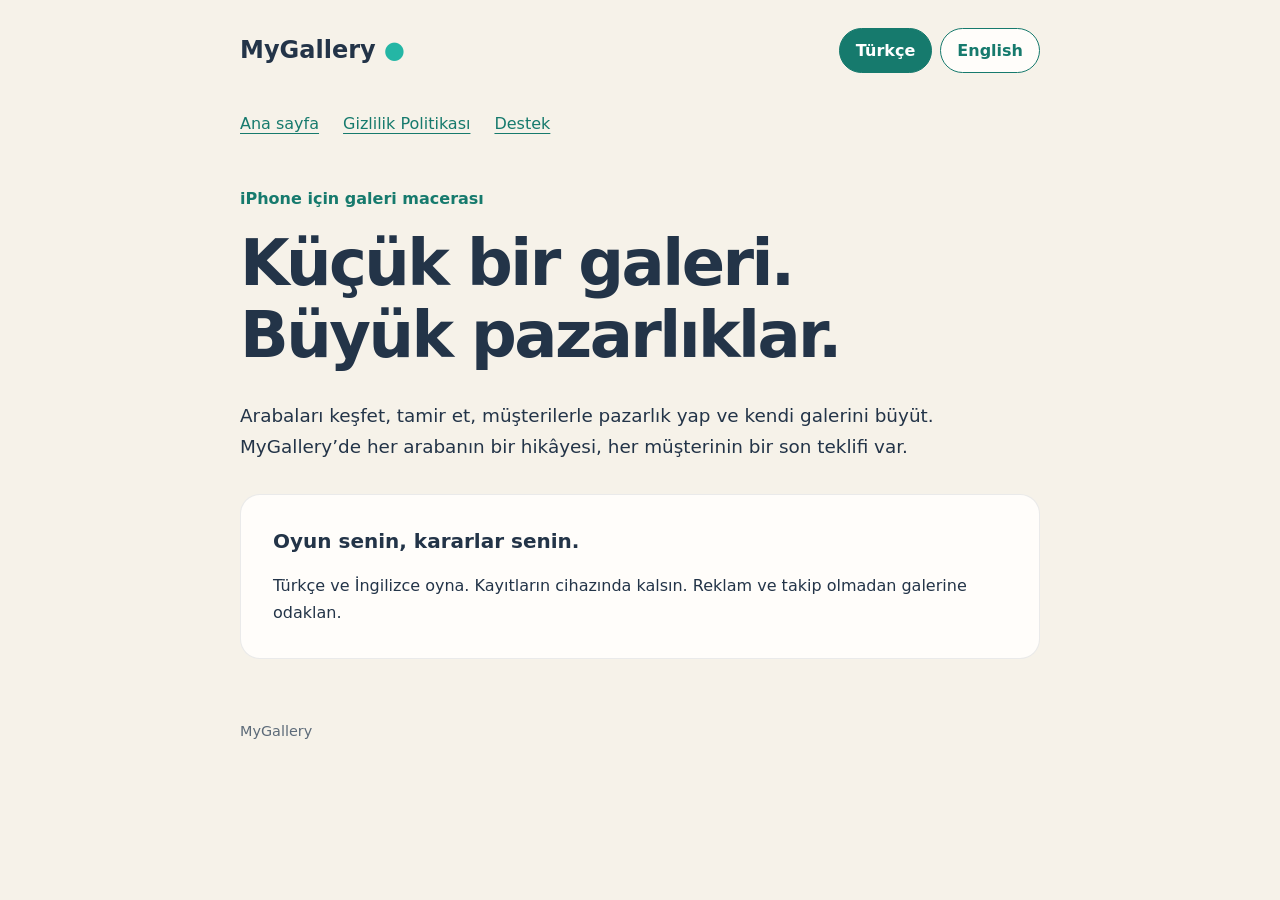
==== index.html @ e35fd09b "MyGallery destek ve gizlilik sayfaları Co-Authored-By: Claude Opus 5.5 <noreply@anthropic.com>" ====
<!doctype html>
<html lang="tr">
<head>
  <meta charset="utf-8">
  <meta name="viewport" content="width=device-width, initial-scale=1">
  <title>MyGallery</title>
  <meta name="description" content="MyGallery — araba galerisi işletme oyunu / car dealership game.">
  <link rel="stylesheet" href="style.css">
  <script src="site.js" defer></script>
</head>
<body>
  <header><a class="brand" data-page href="index.html">MyGallery<span aria-hidden="true"> ●</span></a>
    <div class="languages" role="group" aria-label="Dil / Language">
      <button type="button" data-select-lang="tr" lang="tr">Türkçe</button>
      <button type="button" data-select-lang="en" lang="en">English</button>
    </div>
  </header>
  <main><section lang="tr" data-lang="tr"><nav aria-label="Sayfalar"><a data-page href="index.html">Ana sayfa</a><a data-page href="privacy.html">Gizlilik Politikası</a><a data-page href="support.html">Destek</a></nav><p class="eyebrow">iPhone için galeri macerası</p><h1>Küçük bir galeri.<br>Büyük pazarlıklar.</h1><p class="lead">Arabaları keşfet, tamir et, müşterilerle pazarlık yap ve kendi galerini büyüt. MyGallery’de her arabanın bir hikâyesi, her müşterinin bir son teklifi var.</p><div class="card"><h2>Oyun senin, kararlar senin.</h2><p>Türkçe ve İngilizce oyna. Kayıtların cihazında kalsın. Reklam ve takip olmadan galerine odaklan.</p></div></section><section lang="en" data-lang="en"><nav aria-label="Pages"><a data-page href="index.html">Home</a><a data-page href="privacy.html">Privacy Policy</a><a data-page href="support.html">Support</a></nav><p class="eyebrow">Your dealership adventure on iPhone</p><h1>Small showroom.<br>Big negotiations.</h1><p class="lead">Find cars, fix them up, haggle with customers and grow your own dealership. In MyGallery, every car has a story and every customer has one last offer.</p><div class="card"><h2>Your showroom. Your call.</h2><p>Play in Turkish or English. Keep your saves on your device. Focus on the next deal, with no ads or tracking.</p></div></section></main>
  <footer>MyGallery</footer>
</body>
</html>
---- style.css ----
:root {
  color-scheme: light;
  --cream: #f6f2e9;
  --paper: #fffdfa;
  --ink: #233448;
  --teal: #167a6d;
  --accent: #24b6a5;
}
* { box-sizing: border-box; }
body {
  margin: 0;
  color: var(--ink);
  background: var(--cream);
  font-family: ui-rounded, system-ui, -apple-system, BlinkMacSystemFont, "Segoe UI", sans-serif;
  line-height: 1.7;
  overflow-wrap: anywhere;
}
header, main, footer { width: min(100% - 40px, 800px); margin-inline: auto; }
header { display: flex; align-items: center; justify-content: space-between; gap: 20px; flex-wrap: wrap; padding-block: 28px; }
.brand { color: var(--ink); font-size: 1.5rem; font-weight: 850; text-decoration: none; }
.brand span { color: var(--accent); }
.languages { display: flex; gap: 8px; }
button, a { touch-action: manipulation; }
button {
  min-height: 44px;
  padding: 8px 16px;
  border: 1px solid var(--teal);
  border-radius: 24px;
  font: inherit;
  font-weight: 650;
  color: var(--teal);
  background: var(--paper);
  cursor: pointer;
}
button[aria-pressed="true"] { color: white; background: var(--teal); }
a { color: var(--teal); text-underline-offset: 4px; }
a:focus-visible, button:focus-visible { outline: 3px solid var(--ink); outline-offset: 4px; }
nav { display: flex; gap: 8px 24px; flex-wrap: wrap; margin-bottom: 40px; }
nav a { display: inline-flex; align-items: center; min-height: 44px; }
h1 { font-size: clamp(2.2rem, 7vw, 4rem); letter-spacing: -0.04em; line-height: 1.12; margin: 16px 0 28px; }
h2 { font-size: 1.25rem; line-height: 1.4; margin-top: 0; }
p { margin: 0 0 16px; }
p:last-child { margin-bottom: 0; }
.lead { font-size: 1.15rem; margin-bottom: 32px; }
.eyebrow { color: var(--teal); font-weight: 750; }
.card { padding: clamp(20px, 4vw, 32px); margin-block: 20px; background: var(--paper); border: 1px solid #23344818; border-radius: 20px; }
.email { font-weight: 650; }
footer { padding-block: 40px; color: #5d6b79; font-size: 0.9rem; }
section + section { margin-top: 48px; }
[hidden] { display: none !important; }
@media (prefers-reduced-motion: no-preference) {
  button { transition: background-color 120ms ease; }
}
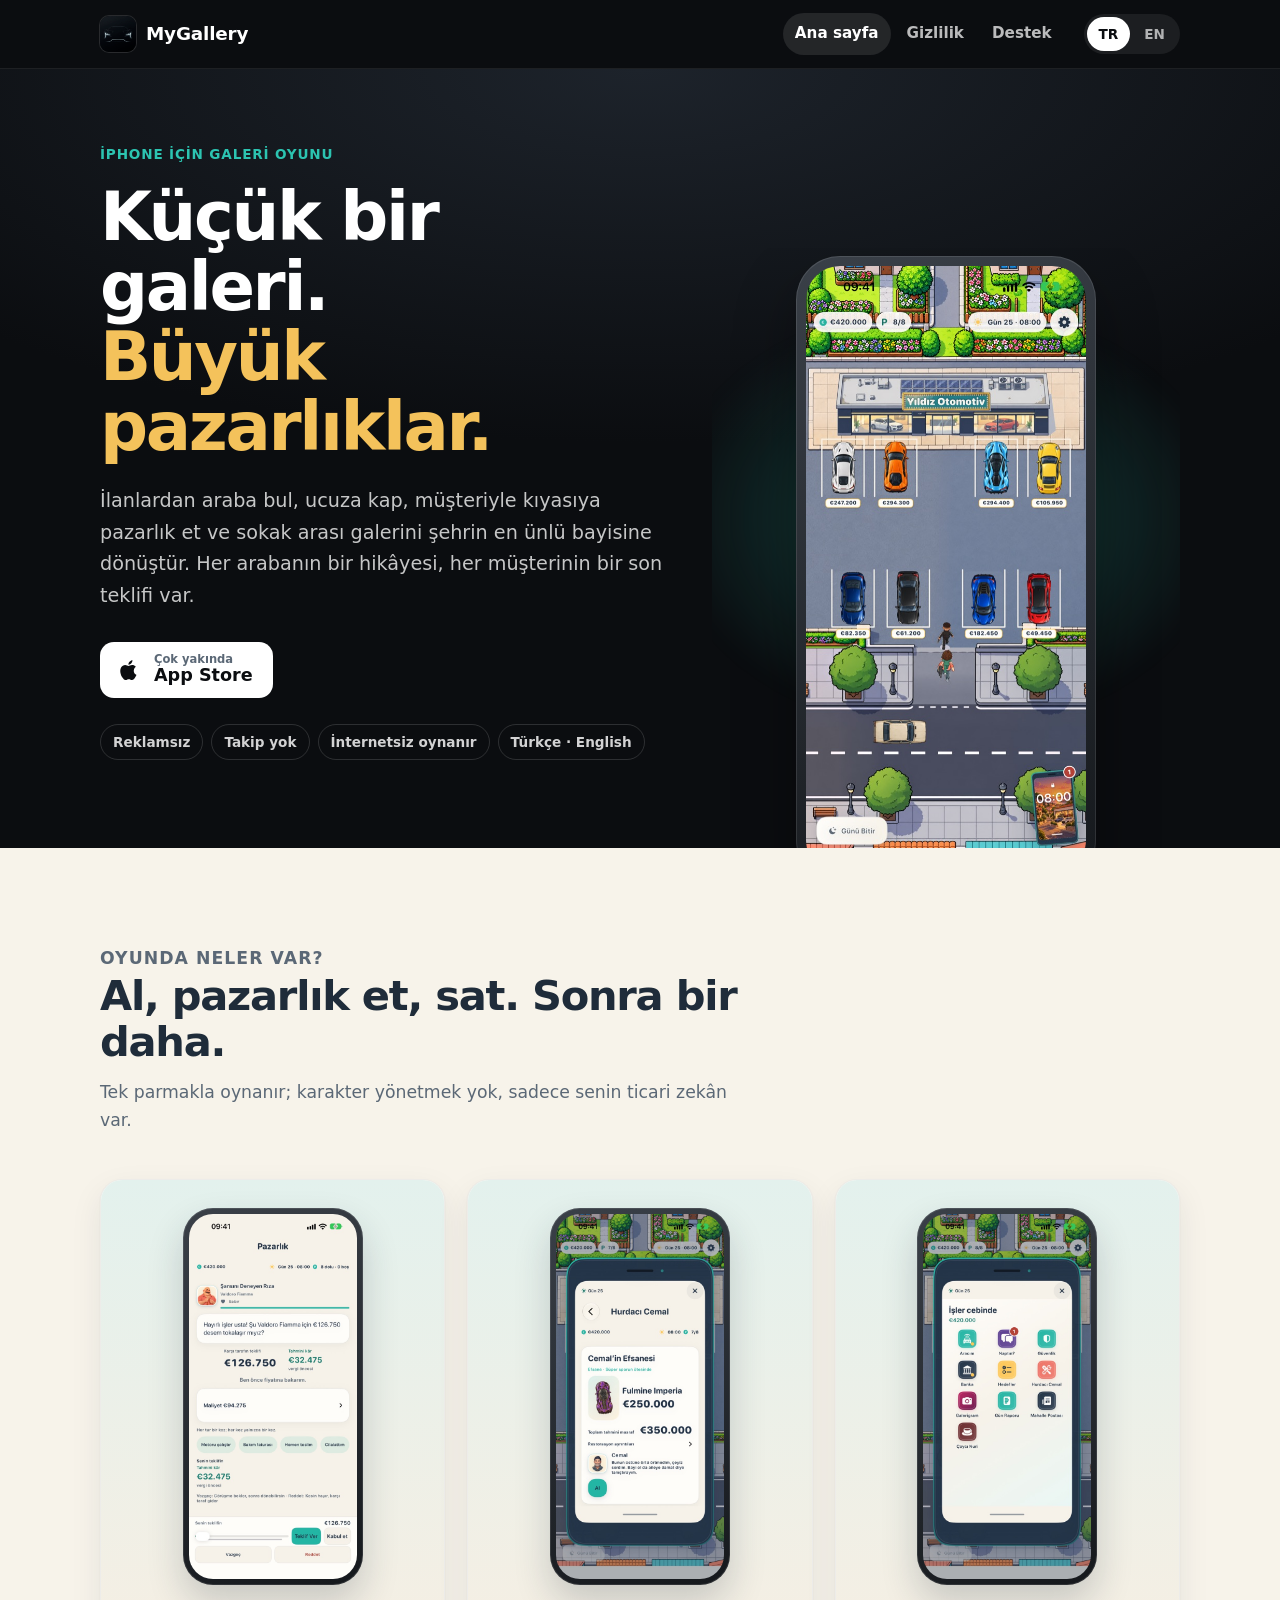
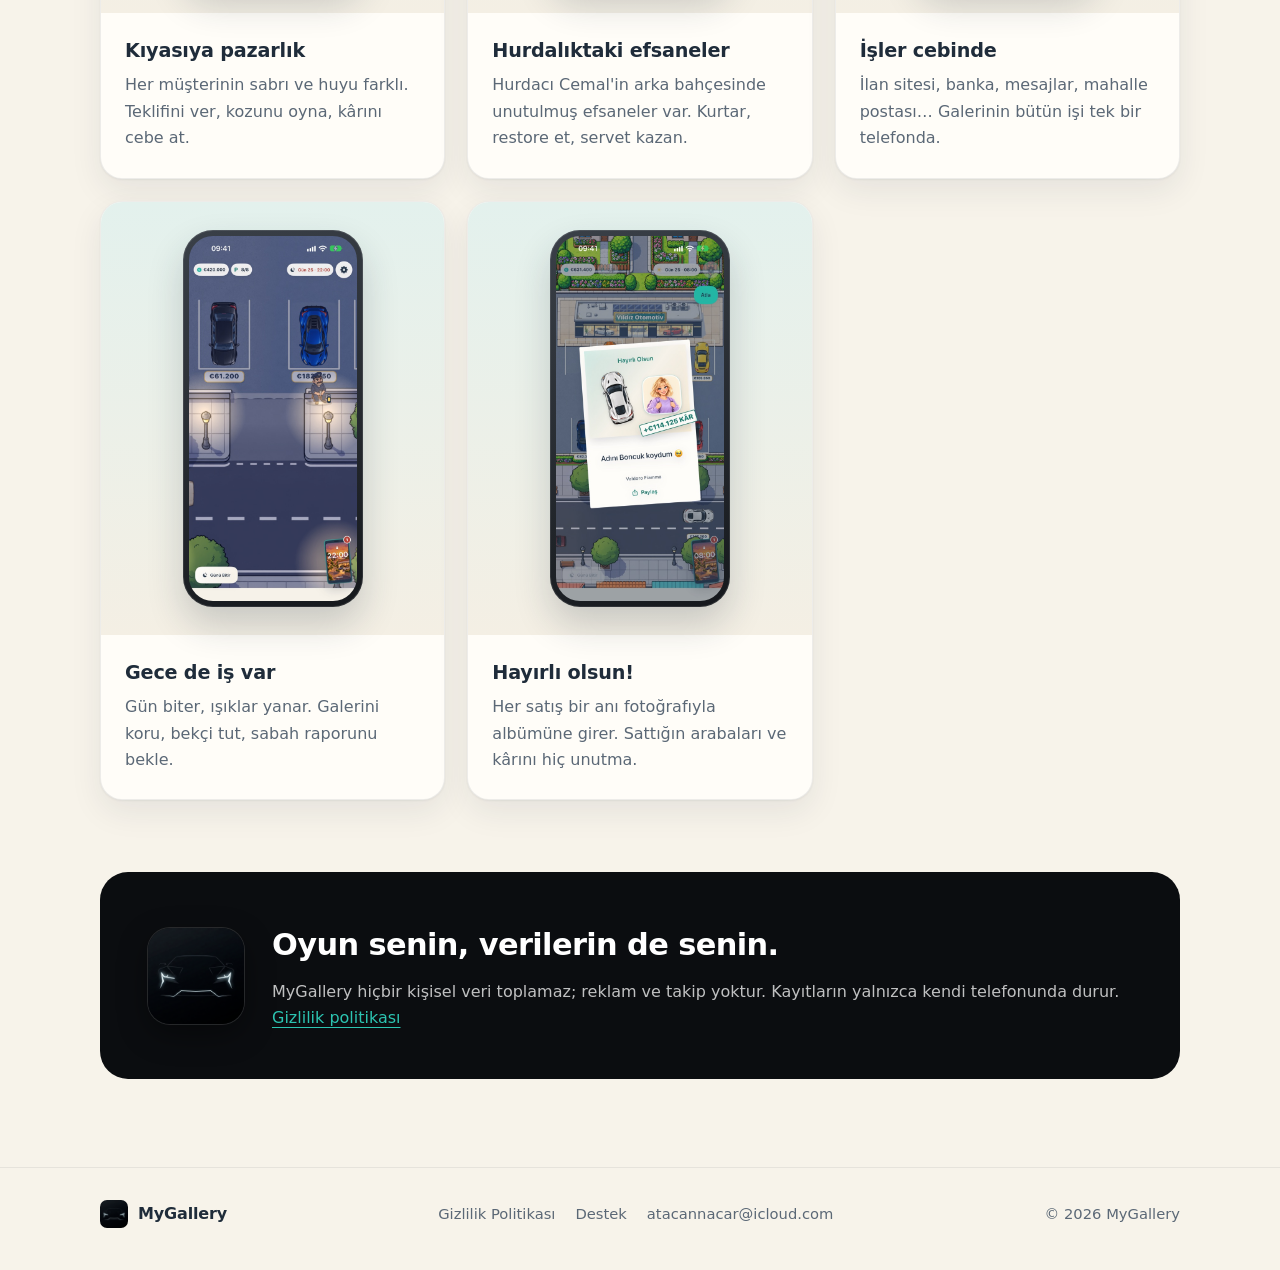
==== commit 85cc5499: "Site yenilendi: ikon, ekran görüntüleri, yeni tasarım Co-Authored-By: Claude Opus 5.5 <noreply@anthr" ====
--- a/index.html
+++ b/index.html
@@ -4,18 +4,153 @@
   <meta charset="utf-8">
   <meta name="viewport" content="width=device-width, initial-scale=1">
   <title>MyGallery</title>
-  <meta name="description" content="MyGallery — araba galerisi işletme oyunu / car dealership game.">
+  <meta name="description" content="MyGallery — iPhone için araba galerisi oyunu. Al, pazarlık yap, sat. / A car dealership game for iPhone.">
+  <meta name="theme-color" content="#0b0d10">
+  <meta property="og:title" content="MyGallery">
+  <meta property="og:description" content="Küçük bir galeri. Büyük pazarlıklar. / Small showroom. Big deals.">
+  <meta property="og:image" content="img/icon-512.png">
+  <link rel="icon" type="image/png" href="img/favicon.png">
+  <link rel="apple-touch-icon" href="img/apple-touch-icon.png">
   <link rel="stylesheet" href="style.css">
   <script src="site.js" defer></script>
 </head>
 <body>
-  <header><a class="brand" data-page href="index.html">MyGallery<span aria-hidden="true"> ●</span></a>
-    <div class="languages" role="group" aria-label="Dil / Language">
-      <button type="button" data-select-lang="tr" lang="tr">Türkçe</button>
-      <button type="button" data-select-lang="en" lang="en">English</button>
+  <header class="site-header">
+    <div class="wrap">
+      <a class="brand" data-page href="index.html"><img src="img/favicon.png" alt="" width="36" height="36">MyGallery</a>
+      <nav class="site-nav" aria-label="Sayfalar / Pages">
+        <a data-page href="index.html" aria-current="page"><span data-lang="tr">Ana sayfa</span><span data-lang="en">Home</span></a>
+        <a data-page href="privacy.html"><span data-lang="tr">Gizlilik</span><span data-lang="en">Privacy</span></a>
+        <a data-page href="support.html"><span data-lang="tr">Destek</span><span data-lang="en">Support</span></a>
+      </nav>
+      <div class="languages" role="group" aria-label="Dil / Language">
+        <button type="button" data-select-lang="tr" lang="tr">TR</button>
+        <button type="button" data-select-lang="en" lang="en">EN</button>
+      </div>
     </div>
   </header>
-  <main><section lang="tr" data-lang="tr"><nav aria-label="Sayfalar"><a data-page href="index.html">Ana sayfa</a><a data-page href="privacy.html">Gizlilik Politikası</a><a data-page href="support.html">Destek</a></nav><p class="eyebrow">iPhone için galeri macerası</p><h1>Küçük bir galeri.<br>Büyük pazarlıklar.</h1><p class="lead">Arabaları keşfet, tamir et, müşterilerle pazarlık yap ve kendi galerini büyüt. MyGallery’de her arabanın bir hikâyesi, her müşterinin bir son teklifi var.</p><div class="card"><h2>Oyun senin, kararlar senin.</h2><p>Türkçe ve İngilizce oyna. Kayıtların cihazında kalsın. Reklam ve takip olmadan galerine odaklan.</p></div></section><section lang="en" data-lang="en"><nav aria-label="Pages"><a data-page href="index.html">Home</a><a data-page href="privacy.html">Privacy Policy</a><a data-page href="support.html">Support</a></nav><p class="eyebrow">Your dealership adventure on iPhone</p><h1>Small showroom.<br>Big negotiations.</h1><p class="lead">Find cars, fix them up, haggle with customers and grow your own dealership. In MyGallery, every car has a story and every customer has one last offer.</p><div class="card"><h2>Your showroom. Your call.</h2><p>Play in Turkish or English. Keep your saves on your device. Focus on the next deal, with no ads or tracking.</p></div></section></main>
-  <footer>MyGallery</footer>
+
+  <main>
+    <section class="hero">
+      <div class="wrap">
+        <div class="hero-copy">
+          <p class="eyebrow"><span data-lang="tr">iPhone için galeri oyunu</span><span data-lang="en">A dealership game for iPhone</span></p>
+          <h1>
+            <span data-lang="tr">Küçük bir galeri.<br><em>Büyük pazarlıklar.</em></span>
+            <span data-lang="en">Small showroom.<br><em>Big deals.</em></span>
+          </h1>
+          <p class="lead">
+            <span data-lang="tr">İlanlardan araba bul, ucuza kap, müşteriyle kıyasıya pazarlık et ve sokak arası galerini şehrin en ünlü bayisine dönüştür. Her arabanın bir hikâyesi, her müşterinin bir son teklifi var.</span>
+            <span data-lang="en">Hunt the listings, snap up a bargain, haggle hard with every customer and grow your corner lot into the city's top dealership. Every car has a story, every customer has one last offer.</span>
+          </p>
+          <div class="cta-row">
+            <span class="store-badge">
+              <svg viewBox="0 0 24 24" aria-hidden="true"><path fill="currentColor" d="M16.4 12.6c0-2.3 1.9-3.4 2-3.5-1.1-1.6-2.8-1.8-3.4-1.8-1.4-.1-2.8.9-3.5.9-.7 0-1.8-.8-3-.8-1.5 0-3 .9-3.8 2.3-1.6 2.8-.4 7 1.2 9.3.8 1.1 1.7 2.4 2.9 2.3 1.2 0 1.6-.7 3-.7s1.8.7 3 .7c1.3 0 2.1-1.1 2.8-2.3.9-1.3 1.3-2.6 1.3-2.6s-2.5-1-2.5-3.8zM14.2 5.8c.6-.8 1.1-1.8 1-2.8-.9 0-2 .6-2.7 1.4-.6.7-1.1 1.7-1 2.7 1 .1 2-.5 2.7-1.3z"/></svg>
+              <span><small><span data-lang="tr">Çok yakında</span><span data-lang="en">Coming soon to the</span></small><strong>App Store</strong></span>
+            </span>
+          </div>
+          <ul class="chips">
+            <li><span data-lang="tr">Reklamsız</span><span data-lang="en">No ads</span></li>
+            <li><span data-lang="tr">Takip yok</span><span data-lang="en">No tracking</span></li>
+            <li><span data-lang="tr">İnternetsiz oynanır</span><span data-lang="en">Plays offline</span></li>
+            <li>Türkçe · English</li>
+          </ul>
+        </div>
+        <div class="hero-visual">
+          <div class="phone">
+            <img data-lang="tr" src="img/tr-01-gallery.jpg" alt="Galerinin kuşbakışı görünümü: park yerlerinde fiyat etiketli arabalar" width="540" height="1173">
+            <img data-lang="en" src="img/en-01-gallery.jpg" alt="Bird's-eye view of the dealership with price-tagged cars in their bays" width="540" height="1173">
+          </div>
+        </div>
+      </div>
+    </section>
+
+    <section class="section">
+      <div class="wrap">
+        <div class="section-head">
+          <p class="kicker"><span data-lang="tr">Oyunda neler var?</span><span data-lang="en">What's inside</span></p>
+          <h2><span data-lang="tr">Al, pazarlık et, sat. Sonra bir daha.</span><span data-lang="en">Buy, haggle, sell. Then do it again.</span></h2>
+          <p><span data-lang="tr">Tek parmakla oynanır; karakter yönetmek yok, sadece senin ticari zekân var.</span><span data-lang="en">One-thumb play. No character to steer, just your nose for a good deal.</span></p>
+        </div>
+        <div class="features">
+          <article class="feature">
+            <div class="feature-shot"><div class="phone">
+              <img data-lang="tr" src="img/tr-02-bargain.jpg" alt="Pazarlık ekranı" loading="lazy" width="540" height="1173">
+              <img data-lang="en" src="img/en-02-bargain.jpg" alt="Haggling screen" loading="lazy" width="540" height="1173">
+            </div></div>
+            <div class="feature-body">
+              <h3><span data-lang="tr">Kıyasıya pazarlık</span><span data-lang="en">Haggle like a pro</span></h3>
+              <p><span data-lang="tr">Her müşterinin sabrı ve huyu farklı. Teklifini ver, kozunu oyna, kârını cebe at.</span><span data-lang="en">Every customer has their own temper. Make your offer, play your card, pocket the profit.</span></p>
+            </div>
+          </article>
+          <article class="feature">
+            <div class="feature-shot"><div class="phone">
+              <img data-lang="tr" src="img/tr-03-legend.jpg" alt="Hurdacı Cemal'in efsane arabası" loading="lazy" width="540" height="1173">
+              <img data-lang="en" src="img/en-03-legend.jpg" alt="A legendary car at the junkyard" loading="lazy" width="540" height="1173">
+            </div></div>
+            <div class="feature-body">
+              <h3><span data-lang="tr">Hurdalıktaki efsaneler</span><span data-lang="en">Legends in the junkyard</span></h3>
+              <p><span data-lang="tr">Hurdacı Cemal'in arka bahçesinde unutulmuş efsaneler var. Kurtar, restore et, servet kazan.</span><span data-lang="en">Forgotten legends rust in the junk dealer's yard. Rescue one, restore it, make a fortune.</span></p>
+            </div>
+          </article>
+          <article class="feature">
+            <div class="feature-shot"><div class="phone">
+              <img data-lang="tr" src="img/tr-04-phone.jpg" alt="Oyun içi telefon" loading="lazy" width="540" height="1173">
+              <img data-lang="en" src="img/en-04-phone.jpg" alt="In-game phone" loading="lazy" width="540" height="1173">
+            </div></div>
+            <div class="feature-body">
+              <h3><span data-lang="tr">İşler cebinde</span><span data-lang="en">Business in your pocket</span></h3>
+              <p><span data-lang="tr">İlan sitesi, banka, mesajlar, mahalle postası… Galerinin bütün işi tek bir telefonda.</span><span data-lang="en">Listings, bank, messages, local news… your whole business on one phone.</span></p>
+            </div>
+          </article>
+          <article class="feature">
+            <div class="feature-shot"><div class="phone">
+              <img data-lang="tr" src="img/tr-05-night.jpg" alt="Gece bekçisiyle galeri" loading="lazy" width="540" height="1173">
+              <img data-lang="en" src="img/en-05-night.jpg" alt="The lot at night with a guard" loading="lazy" width="540" height="1173">
+            </div></div>
+            <div class="feature-body">
+              <h3><span data-lang="tr">Gece de iş var</span><span data-lang="en">The night shift</span></h3>
+              <p><span data-lang="tr">Gün biter, ışıklar yanar. Galerini koru, bekçi tut, sabah raporunu bekle.</span><span data-lang="en">The day ends, the lamps come on. Guard your lot, hire a watchman, wait for the morning report.</span></p>
+            </div>
+          </article>
+          <article class="feature">
+            <div class="feature-shot"><div class="phone">
+              <img data-lang="tr" src="img/tr-06-sale.jpg" alt="Satış anı fotoğrafı" loading="lazy" width="540" height="1173">
+              <img data-lang="en" src="img/en-06-sale.jpg" alt="Sale snapshot" loading="lazy" width="540" height="1173">
+            </div></div>
+            <div class="feature-body">
+              <h3><span data-lang="tr">Hayırlı olsun!</span><span data-lang="en">Enjoy the ride!</span></h3>
+              <p><span data-lang="tr">Her satış bir anı fotoğrafıyla albümüne girer. Sattığın arabaları ve kârını hiç unutma.</span><span data-lang="en">Every sale lands in your album as a snapshot. Never forget a car, or the profit it made.</span></p>
+            </div>
+          </article>
+        </div>
+      </div>
+    </section>
+
+    <section class="wrap">
+      <div class="promise">
+        <img src="img/icon-512.png" alt="MyGallery" width="96" height="96" loading="lazy">
+        <div>
+          <h2><span data-lang="tr">Oyun senin, verilerin de senin.</span><span data-lang="en">Your game. Your data.</span></h2>
+          <p>
+            <span data-lang="tr">MyGallery hiçbir kişisel veri toplamaz; reklam ve takip yoktur. Kayıtların yalnızca kendi telefonunda durur. <a data-page href="privacy.html">Gizlilik politikası</a></span>
+            <span data-lang="en">MyGallery collects no personal data and has no ads or tracking. Your saves stay on your own phone. <a data-page href="privacy.html">Privacy policy</a></span>
+          </p>
+        </div>
+      </div>
+    </section>
+  </main>
+
+  <footer class="site-footer">
+    <div class="wrap">
+      <a class="brand" data-page href="index.html"><img src="img/favicon.png" alt="" width="28" height="28">MyGallery</a>
+      <nav class="footer-links" aria-label="Alt bağlantılar / Footer">
+        <a data-page href="privacy.html"><span data-lang="tr">Gizlilik Politikası</span><span data-lang="en">Privacy Policy</span></a>
+        <a data-page href="support.html"><span data-lang="tr">Destek</span><span data-lang="en">Support</span></a>
+        <a href="mailto:atacannacar@icloud.com">atacannacar@icloud.com</a>
+      </nav>
+      <span>© 2026 MyGallery</span>
+    </div>
+  </footer>
 </body>
 </html>
--- a/style.css
+++ b/style.css
@@ -1,53 +1,156 @@
 :root {
   color-scheme: light;
-  --cream: #f6f2e9;
-  --paper: #fffdfa;
-  --ink: #233448;
-  --teal: #167a6d;
-  --accent: #24b6a5;
+  --night: #0b0d10;
+  --night-2: #14181d;
+  --night-line: #ffffff14;
+  --cream: #f7f3ea;
+  --paper: #fffdf8;
+  --ink: #1f2c3a;
+  --muted: #5b6876;
+  --teal: #157a6d;
+  --mint: #2cc4b1;
+  --gold: #f4c25b;
+  --line: #1f2c3a14;
+  --radius: 22px;
+  --shadow: 0 1px 2px #1f2c3a0f, 0 12px 32px #1f2c3a14;
 }
 * { box-sizing: border-box; }
+html { -webkit-text-size-adjust: 100%; }
 body {
   margin: 0;
   color: var(--ink);
   background: var(--cream);
-  font-family: ui-rounded, system-ui, -apple-system, BlinkMacSystemFont, "Segoe UI", sans-serif;
-  line-height: 1.7;
+  font-family: ui-rounded, "SF Pro Rounded", system-ui, -apple-system, BlinkMacSystemFont, "Segoe UI", sans-serif;
+  line-height: 1.65;
   overflow-wrap: anywhere;
 }
-header, main, footer { width: min(100% - 40px, 800px); margin-inline: auto; }
-header { display: flex; align-items: center; justify-content: space-between; gap: 20px; flex-wrap: wrap; padding-block: 28px; }
-.brand { color: var(--ink); font-size: 1.5rem; font-weight: 850; text-decoration: none; }
-.brand span { color: var(--accent); }
-.languages { display: flex; gap: 8px; }
+img { max-width: 100%; display: block; }
+a { color: var(--teal); text-underline-offset: 4px; }
 button, a { touch-action: manipulation; }
-button {
-  min-height: 44px;
-  padding: 8px 16px;
-  border: 1px solid var(--teal);
-  border-radius: 24px;
-  font: inherit;
-  font-weight: 650;
-  color: var(--teal);
-  background: var(--paper);
-  cursor: pointer;
+a:focus-visible, button:focus-visible, summary:focus-visible { outline: 3px solid var(--mint); outline-offset: 3px; border-radius: 8px; }
+[hidden] { display: none !important; }
+.wrap { width: min(100% - 32px, 1080px); margin-inline: auto; }
+
+/* ---------- Header ---------- */
+.site-header { background: var(--night); color: #fff; position: sticky; top: 0; z-index: 10; border-bottom: 1px solid var(--night-line); }
+.site-header .wrap { display: flex; align-items: center; gap: 12px 20px; flex-wrap: wrap; min-height: 68px; padding-block: 10px; }
+.brand { display: inline-flex; align-items: center; gap: 10px; color: #fff; text-decoration: none; font-weight: 800; font-size: 1.15rem; letter-spacing: -0.01em; }
+.brand img { width: 36px; height: 36px; border-radius: 9px; box-shadow: 0 0 0 1px #ffffff1f; }
+.site-nav { display: flex; gap: 4px; flex-wrap: wrap; margin-left: auto; }
+.site-nav a { color: #ffffffb8; text-decoration: none; font-weight: 600; font-size: 0.95rem; padding: 8px 12px; border-radius: 999px; min-height: 40px; display: inline-flex; align-items: center; }
+.site-nav a:hover { color: #fff; background: #ffffff10; }
+.site-nav a[aria-current="page"] { color: #fff; background: #ffffff1a; }
+.languages { display: flex; padding: 3px; gap: 2px; background: #ffffff12; border-radius: 999px; }
+.languages button { min-height: 34px; padding: 4px 12px; border: 0; border-radius: 999px; font: inherit; font-size: 0.85rem; font-weight: 700; color: #ffffffa8; background: transparent; cursor: pointer; }
+.languages button[aria-pressed="true"] { color: var(--night); background: #fff; }
+
+/* ---------- Hero ---------- */
+.hero { background: radial-gradient(120% 80% at 50% 0%, #1d232b 0%, var(--night) 60%); color: #fff; overflow: hidden; }
+.hero .wrap { display: grid; grid-template-columns: 1.1fr 0.9fr; gap: 40px; align-items: center; padding-block: 72px 0; }
+.hero-copy { padding-bottom: 72px; }
+.eyebrow { display: inline-flex; align-items: center; gap: 8px; font-size: 0.85rem; font-weight: 700; letter-spacing: 0.06em; text-transform: uppercase; color: var(--mint); margin: 0 0 18px; }
+.hero h1 { font-size: clamp(2.4rem, 6vw, 4.2rem); line-height: 1.04; letter-spacing: -0.035em; margin: 0 0 22px; }
+.hero h1 em { font-style: normal; color: var(--gold); }
+.hero .lead { font-size: clamp(1.05rem, 2.2vw, 1.2rem); color: #ffffffc4; max-width: 34em; margin: 0 0 30px; }
+.cta-row { display: flex; flex-wrap: wrap; gap: 12px; align-items: center; }
+.store-badge { display: inline-flex; align-items: center; gap: 12px; padding: 10px 20px 10px 16px; border-radius: 14px; background: #fff; color: var(--night); text-decoration: none; min-height: 56px; }
+.store-badge svg { width: 26px; height: 26px; flex: none; }
+.store-badge small { display: block; font-size: 0.72rem; font-weight: 600; color: #5b6876; line-height: 1.1; }
+.store-badge strong { display: block; font-size: 1.1rem; line-height: 1.2; }
+.chips { display: flex; flex-wrap: wrap; gap: 8px; margin-top: 26px; padding: 0; list-style: none; }
+.chips li { font-size: 0.85rem; font-weight: 600; color: #ffffffd0; padding: 6px 12px; border-radius: 999px; border: 1px solid #ffffff24; }
+
+.hero-visual { position: relative; display: flex; justify-content: center; align-items: flex-start; align-self: end; height: 600px; overflow: hidden; padding-top: 8px; }
+.hero-visual::before { content: ""; position: absolute; inset: 10% -10% auto; height: 70%; background: radial-gradient(closest-side, #2cc4b155, transparent); filter: blur(10px); }
+.hero-visual .phone { width: min(300px, 78vw); }
+
+/* ---------- Phone frame ---------- */
+.phone { position: relative; border-radius: 44px; padding: 10px; background: linear-gradient(160deg, #3a4048, #15181c); box-shadow: 0 30px 60px #00000059, inset 0 0 0 1px #ffffff1a; }
+.phone img { border-radius: 34px; width: 100%; height: auto; aspect-ratio: 1320 / 2868; object-fit: cover; background: #ddd; }
+
+/* ---------- Sections ---------- */
+.section { padding-block: 96px 72px; }
+.section-head { max-width: 640px; margin-bottom: 44px; }
+.section-head h2 { font-size: clamp(1.8rem, 4vw, 2.6rem); line-height: 1.12; letter-spacing: -0.03em; margin: 0 0 12px; }
+.section-head p { color: var(--muted); font-size: 1.08rem; margin: 0; }
+.kicker { color: var(--teal); font-weight: 750; font-size: 0.85rem; letter-spacing: 0.06em; text-transform: uppercase; margin: 0 0 10px; }
+
+.features { display: grid; grid-template-columns: repeat(auto-fill, minmax(min(100%, 300px), 1fr)); gap: 22px; }
+.feature { background: var(--paper); border: 1px solid var(--line); border-radius: var(--radius); box-shadow: var(--shadow); overflow: hidden; display: flex; flex-direction: column; }
+.feature-shot { background: linear-gradient(180deg, #e3f1ed, #f4efe4); padding: 28px 24px; display: flex; justify-content: center; }
+.feature-shot .phone { width: 180px; border-radius: 30px; padding: 6px; box-shadow: 0 18px 36px #1f2c3a33, inset 0 0 0 1px #ffffff1a; }
+.feature-shot .phone img { border-radius: 24px; }
+.feature-body { padding: 22px 24px 26px; }
+.feature h3 { font-size: 1.2rem; margin: 0 0 6px; letter-spacing: -0.01em; }
+.feature p { margin: 0; color: var(--muted); }
+
+.promise { background: var(--night); color: #fff; border-radius: 28px; padding: clamp(28px, 5vw, 48px); display: grid; grid-template-columns: auto 1fr; gap: 28px; align-items: center; }
+.promise img { width: 96px; height: 96px; border-radius: 22px; box-shadow: 0 0 0 1px #ffffff1f, 0 10px 30px #00000066; }
+.promise h2 { margin: 0 0 8px; font-size: clamp(1.4rem, 3vw, 1.9rem); letter-spacing: -0.02em; }
+.promise p { margin: 0; color: #ffffffbd; }
+.promise a { color: var(--mint); }
+
+/* ---------- Doc pages (privacy / support) ---------- */
+.page-hero { background: radial-gradient(120% 120% at 50% 0%, #1d232b 0%, var(--night) 70%); color: #fff; }
+.page-hero .wrap { padding-block: 56px 64px; display: flex; gap: 24px; align-items: center; }
+.page-hero img { width: 80px; height: 80px; border-radius: 19px; box-shadow: 0 0 0 1px #ffffff1f, 0 10px 30px #00000080; flex: none; }
+.page-hero h1 { font-size: clamp(2rem, 5vw, 3rem); line-height: 1.08; letter-spacing: -0.03em; margin: 0 0 6px; }
+.page-hero p { margin: 0; color: #ffffffad; }
+.doc { width: min(100% - 32px, 820px); margin: -28px auto 0; position: relative; }
+.summary { background: var(--paper); border: 1px solid var(--line); border-radius: var(--radius); box-shadow: var(--shadow); padding: clamp(22px, 4vw, 34px); }
+.summary > p { font-size: 1.12rem; margin: 0 0 22px; }
+.tiles { display: grid; grid-template-columns: repeat(auto-fit, minmax(min(100%, 170px), 1fr)); gap: 12px; }
+.tile { display: flex; gap: 12px; align-items: flex-start; padding: 14px; border-radius: 16px; background: #eef6f3; }
+.tile svg { flex: none; width: 28px; height: 28px; color: var(--teal); }
+.tile strong { display: block; line-height: 1.3; }
+.tile span { display: block; font-size: 0.88rem; color: var(--muted); line-height: 1.4; margin-top: 2px; }
+.doc-section { padding: 30px 4px 6px; }
+.doc-section h2 { font-size: 1.3rem; letter-spacing: -0.01em; margin: 0 0 10px; }
+.doc-section p, .doc-section li { color: #33414f; }
+.doc-section ul { padding-left: 1.2em; margin: 0; }
+.doc-section li + li { margin-top: 6px; }
+
+.faq { display: grid; gap: 12px; }
+.faq details { background: var(--paper); border: 1px solid var(--line); border-radius: 18px; box-shadow: 0 1px 2px #1f2c3a0d; }
+.faq summary { list-style: none; cursor: pointer; padding: 18px 56px 18px 22px; font-weight: 700; font-size: 1.05rem; position: relative; min-height: 44px; }
+.faq summary::-webkit-details-marker { display: none; }
+.faq summary::after { content: ""; position: absolute; right: 22px; top: 50%; width: 10px; height: 10px; border-right: 2.5px solid var(--teal); border-bottom: 2.5px solid var(--teal); transform: translateY(-70%) rotate(45deg); transition: transform 160ms ease; }
+.faq details[open] summary::after { transform: translateY(-30%) rotate(-135deg); }
+.faq details p { margin: 0; padding: 0 22px 20px; color: #33414f; }
+
+.contact { margin-top: 28px; background: var(--night); color: #fff; border-radius: var(--radius); padding: clamp(22px, 4vw, 32px); display: flex; flex-wrap: wrap; gap: 18px 24px; align-items: center; justify-content: space-between; }
+.contact h2 { margin: 0 0 4px; font-size: 1.3rem; }
+.contact p { margin: 0; color: #ffffffb0; }
+.button { display: inline-flex; align-items: center; gap: 10px; min-height: 48px; padding: 10px 20px; border-radius: 999px; background: var(--mint); color: #062a25; font-weight: 750; text-decoration: none; }
+.button:hover { background: #4fd6c5; }
+.button svg { width: 20px; height: 20px; }
+
+/* ---------- Footer ---------- */
+.site-footer { margin-top: 88px; border-top: 1px solid var(--line); }
+.site-footer .wrap { display: flex; flex-wrap: wrap; gap: 14px 28px; align-items: center; justify-content: space-between; padding-block: 30px 40px; color: var(--muted); font-size: 0.92rem; }
+.site-footer .brand { color: var(--ink); font-size: 1rem; }
+.site-footer .brand img { width: 28px; height: 28px; border-radius: 7px; box-shadow: none; }
+.footer-links { display: flex; flex-wrap: wrap; gap: 6px 20px; }
+.footer-links a { color: var(--muted); text-decoration: none; min-height: 32px; display: inline-flex; align-items: center; }
+.footer-links a:hover { color: var(--teal); }
+
+/* ---------- Responsive ---------- */
+@media (max-width: 820px) {
+  .hero .wrap { grid-template-columns: 1fr; padding-top: 48px; gap: 8px; }
+  .hero-copy { padding-bottom: 24px; }
+  .hero-visual { height: 420px; }
+  .hero-visual .phone { width: min(250px, 70vw); }
+  .section { padding-block: 92px 56px; }
 }
-button[aria-pressed="true"] { color: white; background: var(--teal); }
-a { color: var(--teal); text-underline-offset: 4px; }
-a:focus-visible, button:focus-visible { outline: 3px solid var(--ink); outline-offset: 4px; }
-nav { display: flex; gap: 8px 24px; flex-wrap: wrap; margin-bottom: 40px; }
-nav a { display: inline-flex; align-items: center; min-height: 44px; }
-h1 { font-size: clamp(2.2rem, 7vw, 4rem); letter-spacing: -0.04em; line-height: 1.12; margin: 16px 0 28px; }
-h2 { font-size: 1.25rem; line-height: 1.4; margin-top: 0; }
-p { margin: 0 0 16px; }
-p:last-child { margin-bottom: 0; }
-.lead { font-size: 1.15rem; margin-bottom: 32px; }
-.eyebrow { color: var(--teal); font-weight: 750; }
-.card { padding: clamp(20px, 4vw, 32px); margin-block: 20px; background: var(--paper); border: 1px solid #23344818; border-radius: 20px; }
-.email { font-weight: 650; }
-footer { padding-block: 40px; color: #5d6b79; font-size: 0.9rem; }
-section + section { margin-top: 48px; }
-[hidden] { display: none !important; }
+@media (max-width: 560px) {
+  .site-header { position: static; }
+  .site-nav { margin-left: 0; order: 3; width: 100%; }
+  .languages { margin-left: auto; }
+  .site-nav a { padding-inline: 10px; }
+  .promise { grid-template-columns: 1fr; text-align: left; }
+  .page-hero .wrap { flex-direction: column; align-items: flex-start; gap: 16px; padding-block: 40px 56px; }
+  .page-hero img { width: 64px; height: 64px; border-radius: 15px; }
+}
 @media (prefers-reduced-motion: no-preference) {
-  button { transition: background-color 120ms ease; }
+  .button, .site-nav a, .languages button { transition: background-color 140ms ease, color 140ms ease; }
 }
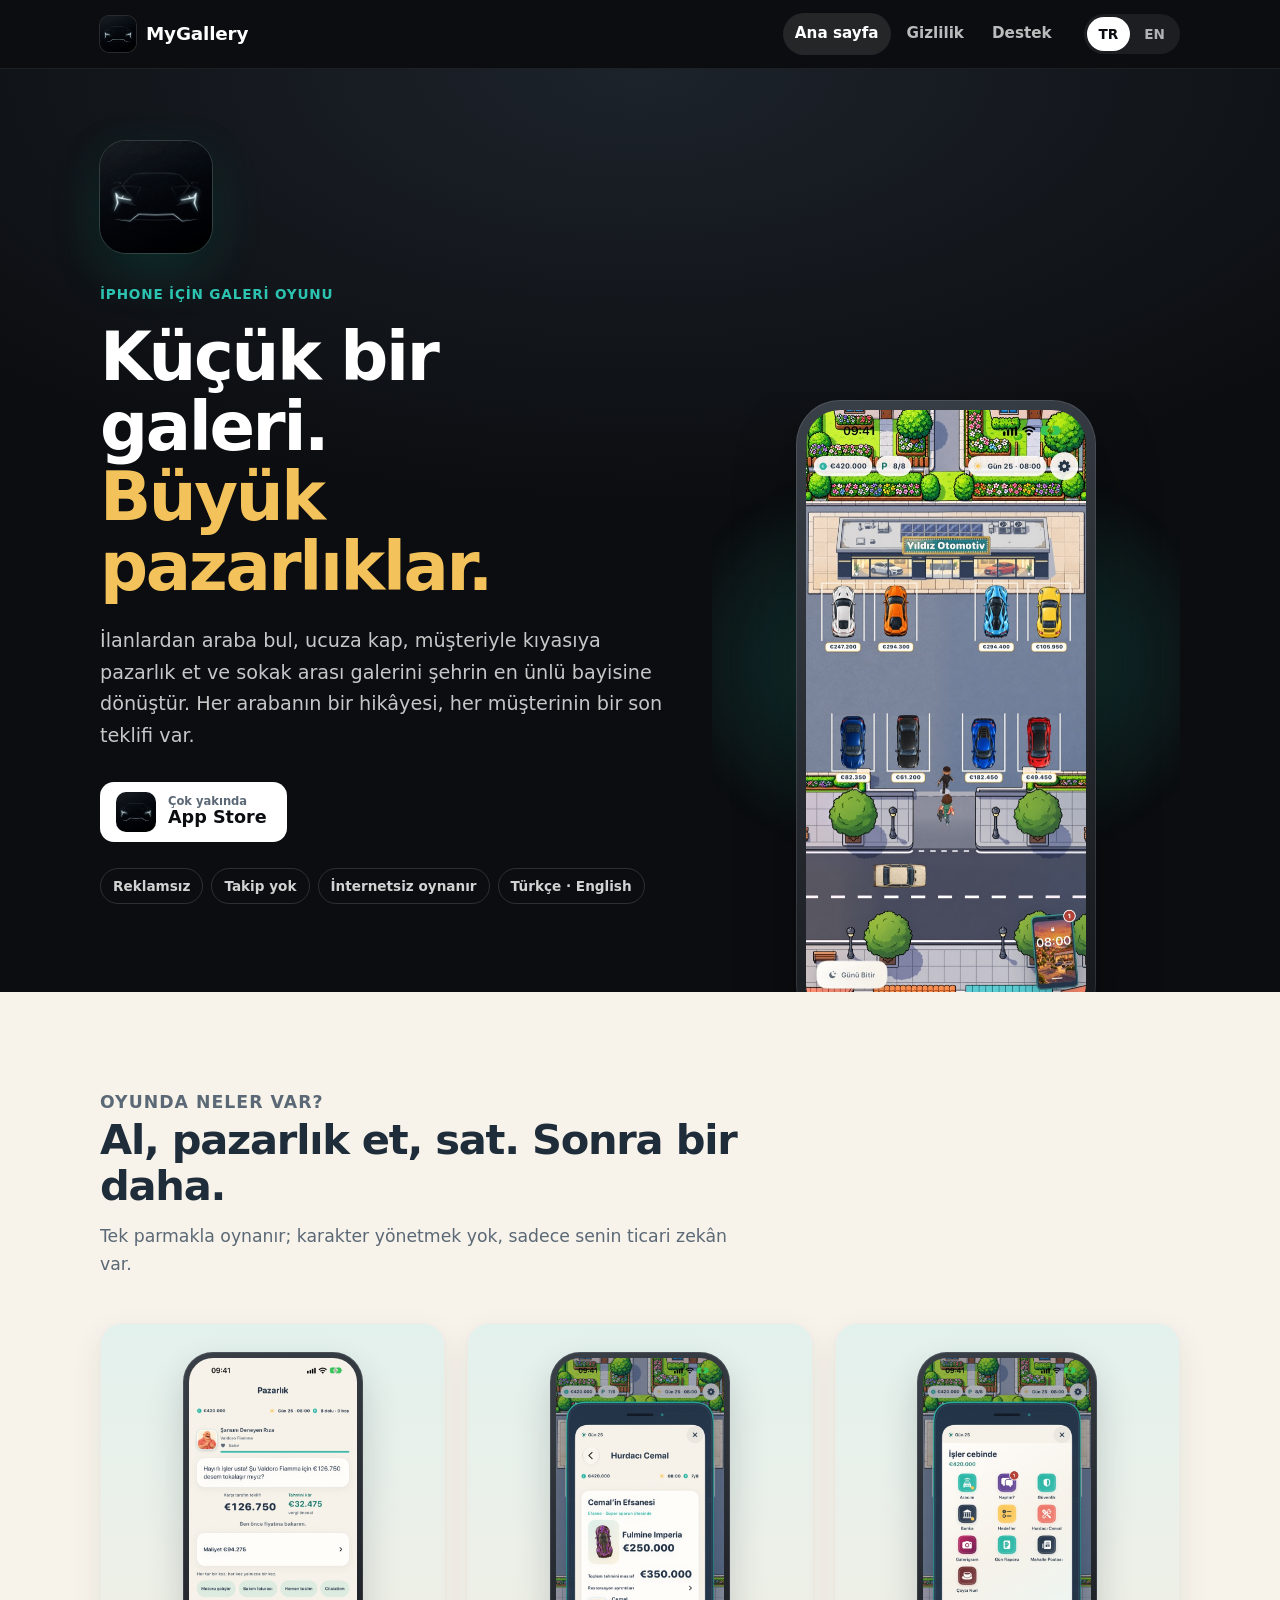
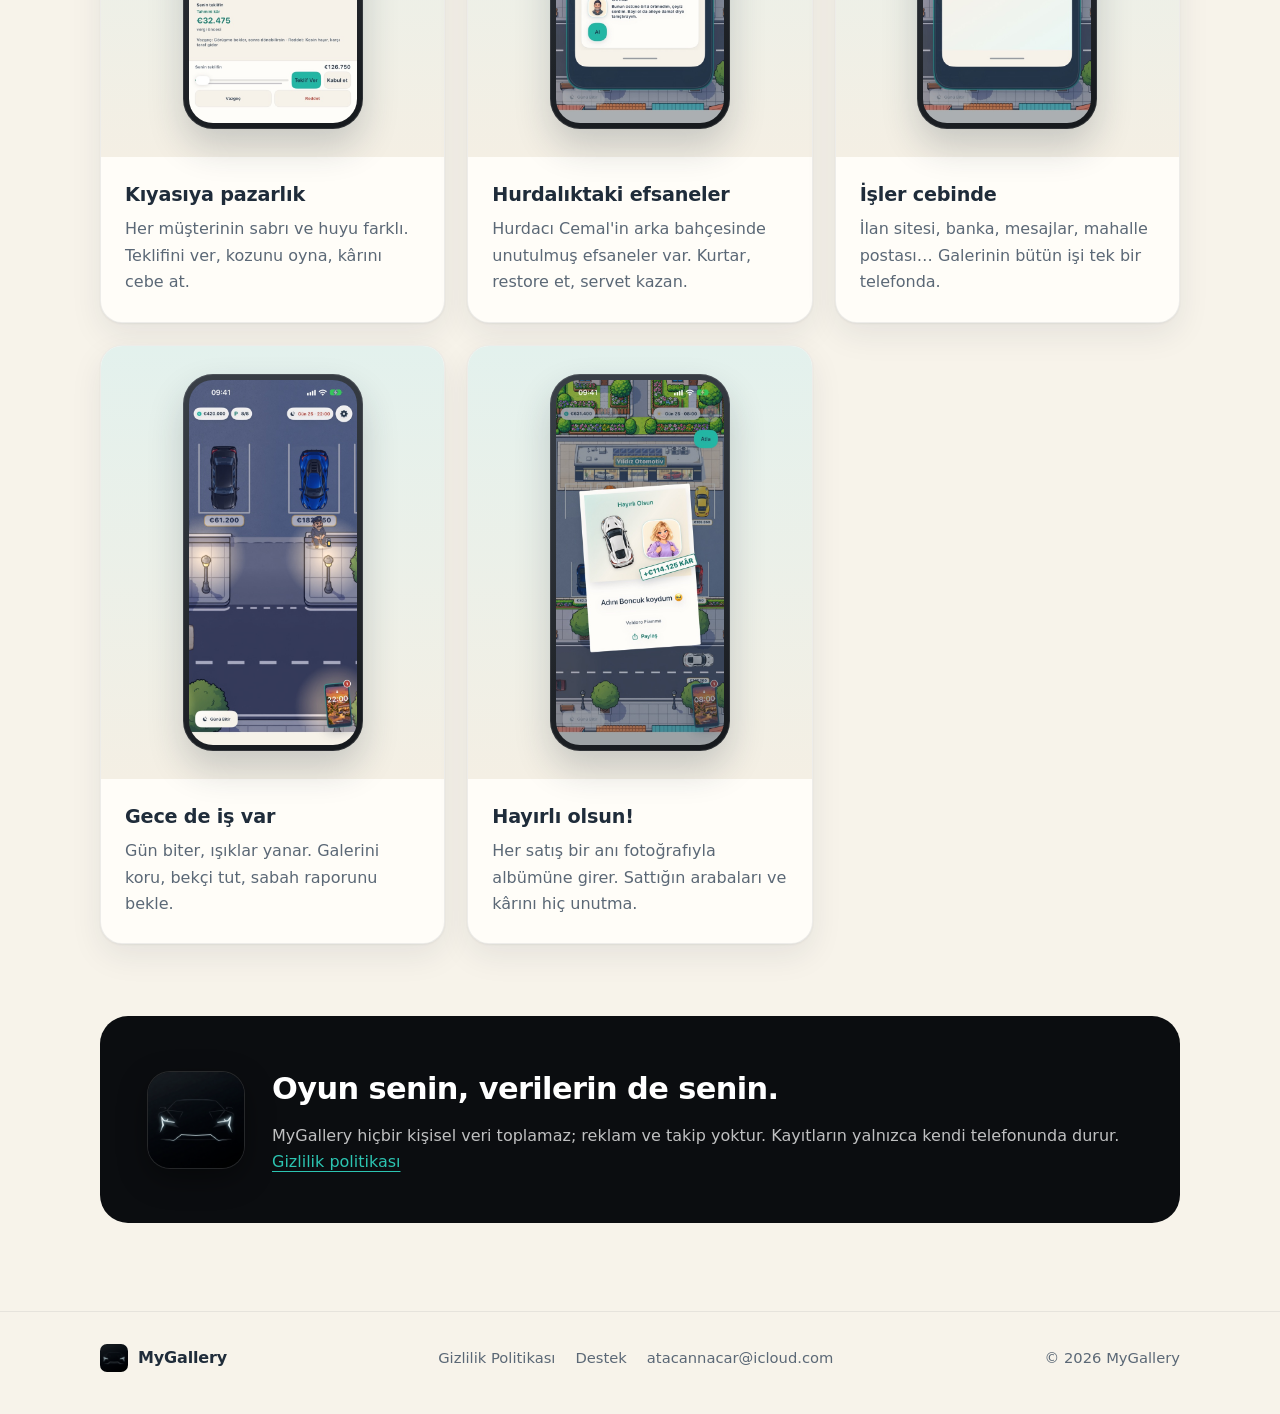
==== commit 542a496c: "Apple logosu yerine oyun ikonu Co-Authored-By: Claude Opus 5.5 <noreply@anthropic.com>" ====
--- a/index.html
+++ b/index.html
@@ -11,8 +11,8 @@
   <meta property="og:image" content="img/icon-512.png">
   <link rel="icon" type="image/png" href="img/favicon.png">
   <link rel="apple-touch-icon" href="img/apple-touch-icon.png">
-  <link rel="stylesheet" href="style.css">
-  <script src="site.js" defer></script>
+  <link rel="stylesheet" href="style.css?v=2">
+  <script src="site.js?v=2" defer></script>
 </head>
 <body>
   <header class="site-header">
@@ -34,6 +34,7 @@
     <section class="hero">
       <div class="wrap">
         <div class="hero-copy">
+          <img class="hero-icon" src="img/icon-512.png" alt="MyGallery" width="112" height="112">
           <p class="eyebrow"><span data-lang="tr">iPhone için galeri oyunu</span><span data-lang="en">A dealership game for iPhone</span></p>
           <h1>
             <span data-lang="tr">Küçük bir galeri.<br><em>Büyük pazarlıklar.</em></span>
@@ -44,10 +45,7 @@
             <span data-lang="en">Hunt the listings, snap up a bargain, haggle hard with every customer and grow your corner lot into the city's top dealership. Every car has a story, every customer has one last offer.</span>
           </p>
           <div class="cta-row">
-            <span class="store-badge">
-              <svg viewBox="0 0 24 24" aria-hidden="true"><path fill="currentColor" d="M16.4 12.6c0-2.3 1.9-3.4 2-3.5-1.1-1.6-2.8-1.8-3.4-1.8-1.4-.1-2.8.9-3.5.9-.7 0-1.8-.8-3-.8-1.5 0-3 .9-3.8 2.3-1.6 2.8-.4 7 1.2 9.3.8 1.1 1.7 2.4 2.9 2.3 1.2 0 1.6-.7 3-.7s1.8.7 3 .7c1.3 0 2.1-1.1 2.8-2.3.9-1.3 1.3-2.6 1.3-2.6s-2.5-1-2.5-3.8zM14.2 5.8c.6-.8 1.1-1.8 1-2.8-.9 0-2 .6-2.7 1.4-.6.7-1.1 1.7-1 2.7 1 .1 2-.5 2.7-1.3z"/></svg>
-              <span><small><span data-lang="tr">Çok yakında</span><span data-lang="en">Coming soon to the</span></small><strong>App Store</strong></span>
-            </span>
+            <span class="store-badge"><img src="img/icon-512.png" alt="" width="40" height="40"><span><small><span data-lang="tr">Çok yakında</span><span data-lang="en">Coming soon</span></small><strong>App Store</strong></span></span>
           </div>
           <ul class="chips">
             <li><span data-lang="tr">Reklamsız</span><span data-lang="en">No ads</span></li>
--- a/style.css
+++ b/style.css
@@ -48,13 +48,14 @@
 .hero { background: radial-gradient(120% 80% at 50% 0%, #1d232b 0%, var(--night) 60%); color: #fff; overflow: hidden; }
 .hero .wrap { display: grid; grid-template-columns: 1.1fr 0.9fr; gap: 40px; align-items: center; padding-block: 72px 0; }
 .hero-copy { padding-bottom: 72px; }
+.hero-icon { width: 112px; height: 112px; border-radius: 26px; margin-bottom: 28px; box-shadow: 0 0 0 1px #ffffff26, 0 18px 50px #2cc4b133, 0 10px 30px #00000099; }
 .eyebrow { display: inline-flex; align-items: center; gap: 8px; font-size: 0.85rem; font-weight: 700; letter-spacing: 0.06em; text-transform: uppercase; color: var(--mint); margin: 0 0 18px; }
 .hero h1 { font-size: clamp(2.4rem, 6vw, 4.2rem); line-height: 1.04; letter-spacing: -0.035em; margin: 0 0 22px; }
 .hero h1 em { font-style: normal; color: var(--gold); }
 .hero .lead { font-size: clamp(1.05rem, 2.2vw, 1.2rem); color: #ffffffc4; max-width: 34em; margin: 0 0 30px; }
 .cta-row { display: flex; flex-wrap: wrap; gap: 12px; align-items: center; }
 .store-badge { display: inline-flex; align-items: center; gap: 12px; padding: 10px 20px 10px 16px; border-radius: 14px; background: #fff; color: var(--night); text-decoration: none; min-height: 56px; }
-.store-badge svg { width: 26px; height: 26px; flex: none; }
+.store-badge img { width: 40px; height: 40px; border-radius: 10px; flex: none; }
 .store-badge small { display: block; font-size: 0.72rem; font-weight: 600; color: #5b6876; line-height: 1.1; }
 .store-badge strong { display: block; font-size: 1.1rem; line-height: 1.2; }
 .chips { display: flex; flex-wrap: wrap; gap: 8px; margin-top: 26px; padding: 0; list-style: none; }
@@ -138,6 +139,7 @@
 @media (max-width: 820px) {
   .hero .wrap { grid-template-columns: 1fr; padding-top: 48px; gap: 8px; }
   .hero-copy { padding-bottom: 24px; }
+  .hero-icon { width: 88px; height: 88px; border-radius: 20px; margin-bottom: 22px; }
   .hero-visual { height: 420px; }
   .hero-visual .phone { width: min(250px, 70vw); }
   .section { padding-block: 92px 56px; }
